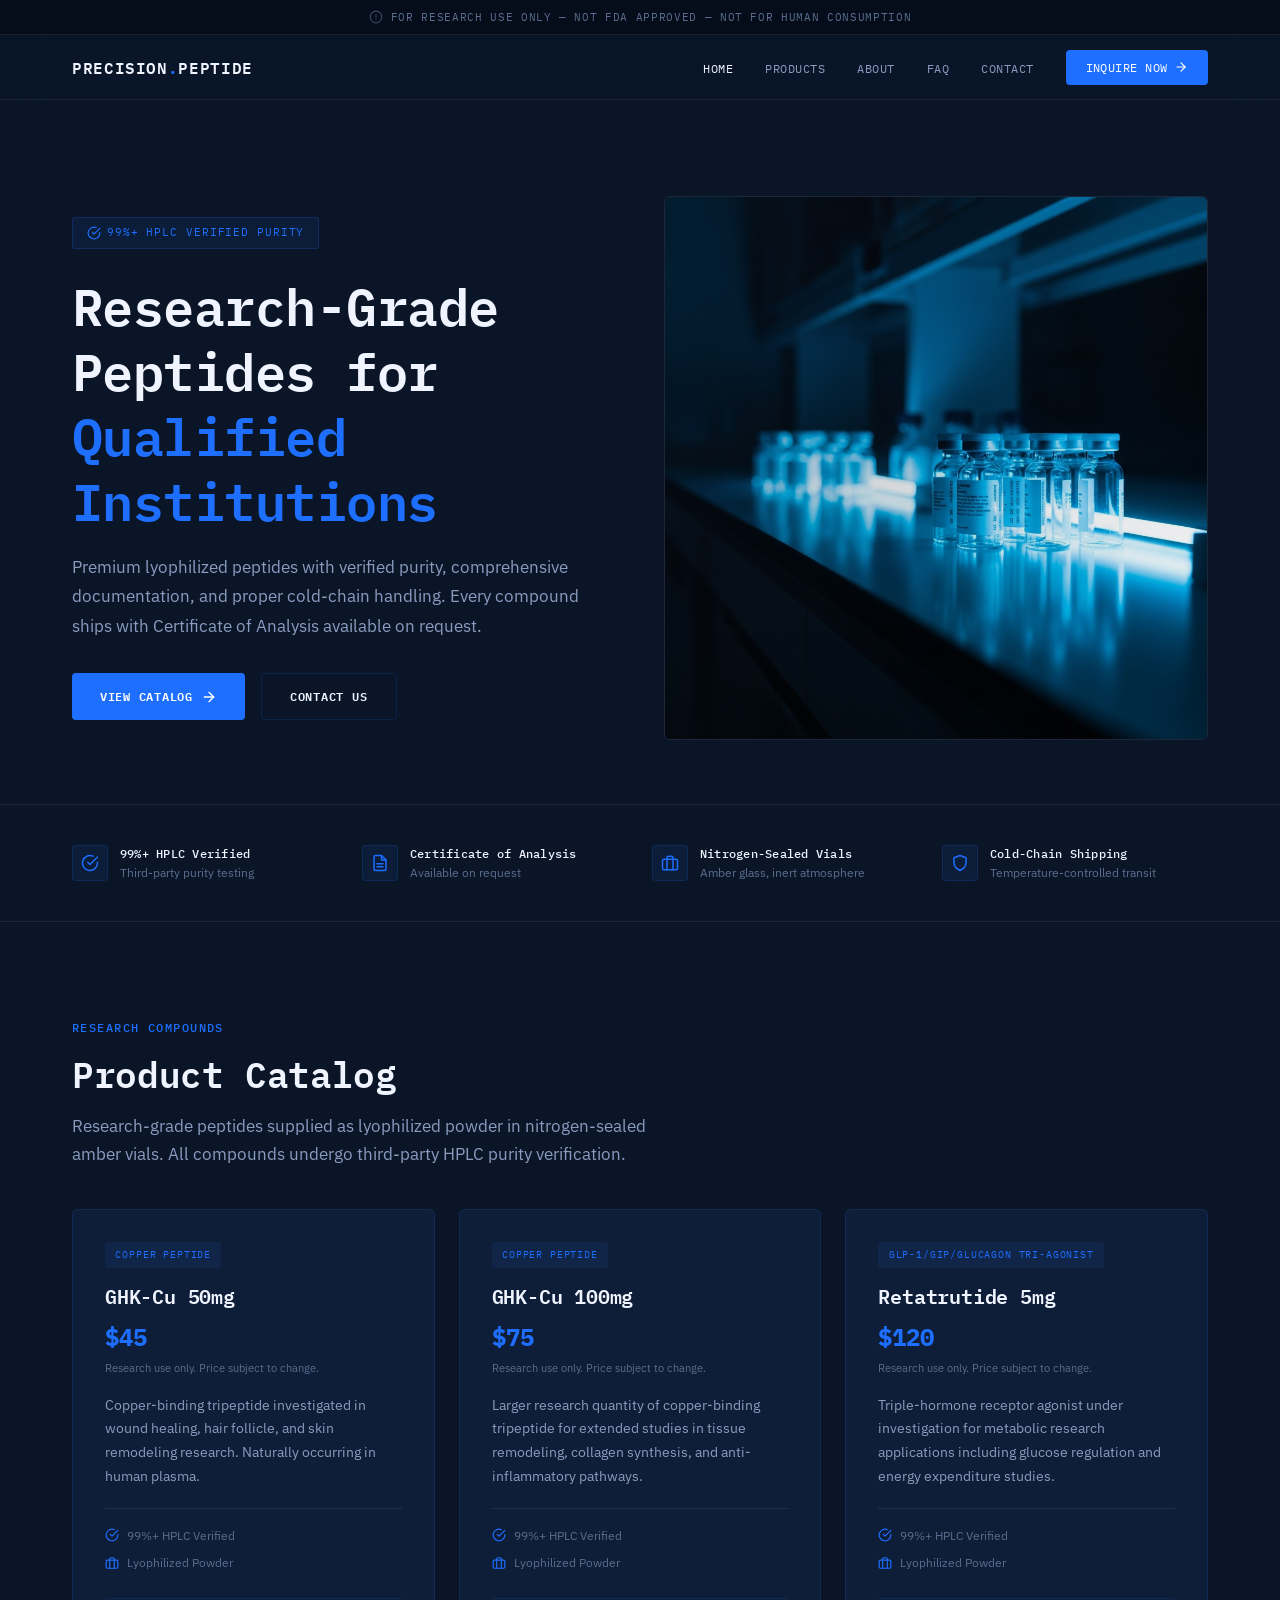
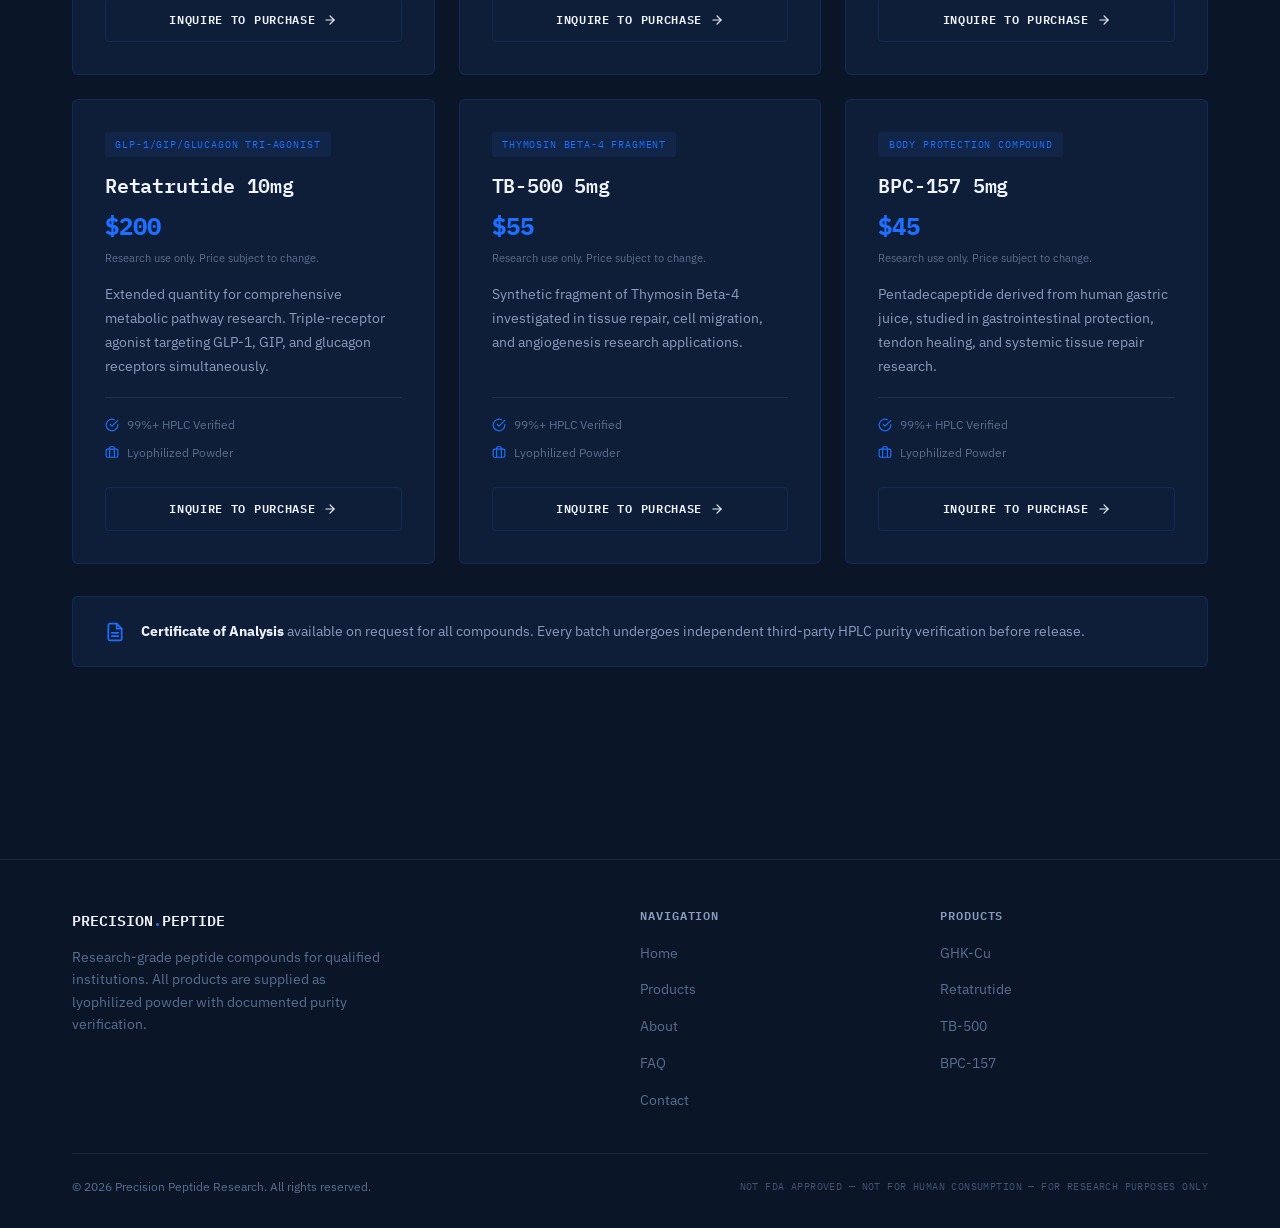
==== index.html @ 7cb361bb "Initial deploy: Precision Peptide Research - multi-page site with AI imagery" ====
<!DOCTYPE html>
<html lang="en">
<head>
  <meta charset="UTF-8">
  <meta name="viewport" content="width=device-width, initial-scale=1.0">
  <title>Precision Peptide Research | Premium Research-Grade Peptides</title>
  <meta name="description" content="Premium research-grade peptides with 99%+ HPLC verified purity. GHK-Cu, Retatrutide, TB-500, BPC-157 for qualified research institutions. Certificate of Analysis available.">
  <meta property="og:title" content="Precision Peptide Research | Premium Research-Grade Peptides">
  <meta property="og:description" content="Premium research-grade peptides with 99%+ HPLC verified purity. For qualified research institutions only.">
  <meta property="og:type" content="website">
  <meta property="og:url" content="https://oh-ashen-one.github.io/peptide-research/">
  <meta property="og:image" content="https://oh-ashen-one.github.io/peptide-research/assets/img/hero.jpg">
  <link rel="canonical" href="https://oh-ashen-one.github.io/peptide-research/">
  <link rel="preconnect" href="https://fonts.googleapis.com">
  <link rel="preconnect" href="https://fonts.gstatic.com" crossorigin>
  <link href="https://fonts.googleapis.com/css2?family=IBM+Plex+Mono:wght@400;500;600;700&family=IBM+Plex+Sans:wght@400;500;600&display=swap" rel="stylesheet">
  <link rel="stylesheet" href="assets/css/style.css">
  <script type="application/ld+json">
  {
    "@context": "https://schema.org",
    "@type": "LocalBusiness",
    "name": "Precision Peptide Research",
    "description": "Premium research-grade peptide supplier with 99%+ HPLC verified purity standards.",
    "url": "https://oh-ashen-one.github.io/peptide-research/",
    "image": "https://oh-ashen-one.github.io/peptide-research/assets/img/hero.jpg",
    "priceRange": "$45-$200",
    "knowsAbout": ["Research Peptides", "GHK-Cu", "BPC-157", "TB-500", "Retatrutide"]
  }
  </script>
</head>
<body>

  <!-- Disclaimer Banner -->
  <div class="disclaimer-banner">
    <div class="container">
      <svg xmlns="http://www.w3.org/2000/svg" viewBox="0 0 24 24" fill="none" stroke="currentColor" stroke-width="2" stroke-linecap="round" stroke-linejoin="round"><circle cx="12" cy="12" r="10"/><line x1="12" y1="8" x2="12" y2="12"/><line x1="12" y1="16" x2="12.01" y2="16"/></svg>
      <span>FOR RESEARCH USE ONLY &mdash; NOT FDA APPROVED &mdash; NOT FOR HUMAN CONSUMPTION</span>
    </div>
  </div>

  <!-- Navigation -->
  <nav class="nav">
    <div class="container">
      <a href="index.html" class="nav-brand">PRECISION<span>.</span>PEPTIDE</a>
      <ul class="nav-links" id="navLinks">
        <li><a href="index.html" class="active">Home</a></li>
        <li><a href="products.html">Products</a></li>
        <li><a href="about.html">About</a></li>
        <li><a href="faq.html">FAQ</a></li>
        <li><a href="contact.html">Contact</a></li>
        <li><a href="contact.html" class="nav-cta">Inquire Now <svg xmlns="http://www.w3.org/2000/svg" viewBox="0 0 24 24" fill="none" stroke="currentColor" stroke-width="2" stroke-linecap="round" stroke-linejoin="round" width="14" height="14"><line x1="5" y1="12" x2="19" y2="12"/><polyline points="12 5 19 12 12 19"/></svg></a></li>
      </ul>
      <button class="nav-toggle" onclick="document.getElementById('navLinks').classList.toggle('open')" aria-label="Toggle navigation">
        <svg xmlns="http://www.w3.org/2000/svg" viewBox="0 0 24 24" fill="none" stroke="currentColor" stroke-width="2" stroke-linecap="round" stroke-linejoin="round"><line x1="3" y1="6" x2="21" y2="6"/><line x1="3" y1="12" x2="21" y2="12"/><line x1="3" y1="18" x2="21" y2="18"/></svg>
      </button>
    </div>
  </nav>

  <!-- Hero -->
  <section class="hero">
    <div class="container">
      <div class="hero-grid">
        <div class="hero-content">
          <div class="hero-badge">
            <svg xmlns="http://www.w3.org/2000/svg" viewBox="0 0 24 24" fill="none" stroke="currentColor" stroke-width="2" stroke-linecap="round" stroke-linejoin="round"><path d="M22 11.08V12a10 10 0 1 1-5.93-9.14"/><polyline points="22 4 12 14.01 9 11.01"/></svg>
            99%+ HPLC Verified Purity
          </div>
          <h1>Research-Grade Peptides for <em>Qualified Institutions</em></h1>
          <p class="hero-desc">Premium lyophilized peptides with verified purity, comprehensive documentation, and proper cold-chain handling. Every compound ships with Certificate of Analysis available on request.</p>
          <div class="hero-actions">
            <a href="products.html" class="btn btn-primary">View Catalog <svg xmlns="http://www.w3.org/2000/svg" viewBox="0 0 24 24" fill="none" stroke="currentColor" stroke-width="2" stroke-linecap="round" stroke-linejoin="round"><line x1="5" y1="12" x2="19" y2="12"/><polyline points="12 5 19 12 12 19"/></svg></a>
            <a href="contact.html" class="btn btn-outline">Contact Us</a>
          </div>
        </div>
        <div class="hero-image">
          <img src="assets/img/hero.jpg" alt="Scientific laboratory with peptide research vials under controlled lighting" width="600" height="400" loading="eager">
        </div>
      </div>
    </div>
  </section>

  <!-- Trust Bar -->
  <section class="trust-bar">
    <div class="container">
      <div class="trust-items">
        <div class="trust-item">
          <div class="trust-icon">
            <svg xmlns="http://www.w3.org/2000/svg" viewBox="0 0 24 24" fill="none" stroke="currentColor" stroke-width="2" stroke-linecap="round" stroke-linejoin="round"><path d="M22 11.08V12a10 10 0 1 1-5.93-9.14"/><polyline points="22 4 12 14.01 9 11.01"/></svg>
          </div>
          <div>
            <div class="trust-label">99%+ HPLC Verified</div>
            <div class="trust-sublabel">Third-party purity testing</div>
          </div>
        </div>
        <div class="trust-item">
          <div class="trust-icon">
            <svg xmlns="http://www.w3.org/2000/svg" viewBox="0 0 24 24" fill="none" stroke="currentColor" stroke-width="2" stroke-linecap="round" stroke-linejoin="round"><path d="M14 2H6a2 2 0 0 0-2 2v16a2 2 0 0 0 2 2h12a2 2 0 0 0 2-2V8z"/><polyline points="14 2 14 8 20 8"/><line x1="16" y1="13" x2="8" y2="13"/><line x1="16" y1="17" x2="8" y2="17"/></svg>
          </div>
          <div>
            <div class="trust-label">Certificate of Analysis</div>
            <div class="trust-sublabel">Available on request</div>
          </div>
        </div>
        <div class="trust-item">
          <div class="trust-icon">
            <svg xmlns="http://www.w3.org/2000/svg" viewBox="0 0 24 24" fill="none" stroke="currentColor" stroke-width="2" stroke-linecap="round" stroke-linejoin="round"><rect x="2" y="7" width="20" height="14" rx="2" ry="2"/><path d="M16 21V5a2 2 0 0 0-2-2h-4a2 2 0 0 0-2 2v16"/></svg>
          </div>
          <div>
            <div class="trust-label">Nitrogen-Sealed Vials</div>
            <div class="trust-sublabel">Amber glass, inert atmosphere</div>
          </div>
        </div>
        <div class="trust-item">
          <div class="trust-icon">
            <svg xmlns="http://www.w3.org/2000/svg" viewBox="0 0 24 24" fill="none" stroke="currentColor" stroke-width="2" stroke-linecap="round" stroke-linejoin="round"><path d="M12 22s8-4 8-10V5l-8-3-8 3v7c0 6 8 10 8 10z"/></svg>
          </div>
          <div>
            <div class="trust-label">Cold-Chain Shipping</div>
            <div class="trust-sublabel">Temperature-controlled transit</div>
          </div>
        </div>
      </div>
    </div>
  </section>

  <!-- Products Overview -->
  <section class="section">
    <div class="container">
      <div class="section-label">Research Compounds</div>
      <h2 class="section-title">Product Catalog</h2>
      <p class="section-subtitle" style="margin-bottom: 2.5rem;">Research-grade peptides supplied as lyophilized powder in nitrogen-sealed amber vials. All compounds undergo third-party HPLC purity verification.</p>

      <div class="products-grid">
        <!-- GHK-Cu 50mg -->
        <div class="product-card">
          <span class="product-tag">Copper Peptide</span>
          <h3 class="product-name">GHK-Cu 50mg</h3>
          <div class="product-price">$45</div>
          <div class="product-price-note">Research use only. Price subject to change.</div>
          <p class="product-desc">Copper-binding tripeptide investigated in wound healing, hair follicle, and skin remodeling research. Naturally occurring in human plasma.</p>
          <div class="product-meta">
            <div class="product-meta-item">
              <svg xmlns="http://www.w3.org/2000/svg" viewBox="0 0 24 24" fill="none" stroke="currentColor" stroke-width="2" stroke-linecap="round" stroke-linejoin="round"><path d="M22 11.08V12a10 10 0 1 1-5.93-9.14"/><polyline points="22 4 12 14.01 9 11.01"/></svg>
              99%+ HPLC Verified
            </div>
            <div class="product-meta-item">
              <svg xmlns="http://www.w3.org/2000/svg" viewBox="0 0 24 24" fill="none" stroke="currentColor" stroke-width="2" stroke-linecap="round" stroke-linejoin="round"><rect x="2" y="7" width="20" height="14" rx="2" ry="2"/><path d="M16 21V5a2 2 0 0 0-2-2h-4a2 2 0 0 0-2 2v16"/></svg>
              Lyophilized Powder
            </div>
          </div>
          <a href="contact.html" class="product-cta">Inquire to Purchase <svg xmlns="http://www.w3.org/2000/svg" viewBox="0 0 24 24" fill="none" stroke="currentColor" stroke-width="2" stroke-linecap="round" stroke-linejoin="round"><line x1="5" y1="12" x2="19" y2="12"/><polyline points="12 5 19 12 12 19"/></svg></a>
        </div>

        <!-- GHK-Cu 100mg -->
        <div class="product-card">
          <span class="product-tag">Copper Peptide</span>
          <h3 class="product-name">GHK-Cu 100mg</h3>
          <div class="product-price">$75</div>
          <div class="product-price-note">Research use only. Price subject to change.</div>
          <p class="product-desc">Larger research quantity of copper-binding tripeptide for extended studies in tissue remodeling, collagen synthesis, and anti-inflammatory pathways.</p>
          <div class="product-meta">
            <div class="product-meta-item">
              <svg xmlns="http://www.w3.org/2000/svg" viewBox="0 0 24 24" fill="none" stroke="currentColor" stroke-width="2" stroke-linecap="round" stroke-linejoin="round"><path d="M22 11.08V12a10 10 0 1 1-5.93-9.14"/><polyline points="22 4 12 14.01 9 11.01"/></svg>
              99%+ HPLC Verified
            </div>
            <div class="product-meta-item">
              <svg xmlns="http://www.w3.org/2000/svg" viewBox="0 0 24 24" fill="none" stroke="currentColor" stroke-width="2" stroke-linecap="round" stroke-linejoin="round"><rect x="2" y="7" width="20" height="14" rx="2" ry="2"/><path d="M16 21V5a2 2 0 0 0-2-2h-4a2 2 0 0 0-2 2v16"/></svg>
              Lyophilized Powder
            </div>
          </div>
          <a href="contact.html" class="product-cta">Inquire to Purchase <svg xmlns="http://www.w3.org/2000/svg" viewBox="0 0 24 24" fill="none" stroke="currentColor" stroke-width="2" stroke-linecap="round" stroke-linejoin="round"><line x1="5" y1="12" x2="19" y2="12"/><polyline points="12 5 19 12 12 19"/></svg></a>
        </div>

        <!-- Retatrutide 5mg -->
        <div class="product-card">
          <span class="product-tag">GLP-1/GIP/Glucagon Tri-Agonist</span>
          <h3 class="product-name">Retatrutide 5mg</h3>
          <div class="product-price">$120</div>
          <div class="product-price-note">Research use only. Price subject to change.</div>
          <p class="product-desc">Triple-hormone receptor agonist under investigation for metabolic research applications including glucose regulation and energy expenditure studies.</p>
          <div class="product-meta">
            <div class="product-meta-item">
              <svg xmlns="http://www.w3.org/2000/svg" viewBox="0 0 24 24" fill="none" stroke="currentColor" stroke-width="2" stroke-linecap="round" stroke-linejoin="round"><path d="M22 11.08V12a10 10 0 1 1-5.93-9.14"/><polyline points="22 4 12 14.01 9 11.01"/></svg>
              99%+ HPLC Verified
            </div>
            <div class="product-meta-item">
              <svg xmlns="http://www.w3.org/2000/svg" viewBox="0 0 24 24" fill="none" stroke="currentColor" stroke-width="2" stroke-linecap="round" stroke-linejoin="round"><rect x="2" y="7" width="20" height="14" rx="2" ry="2"/><path d="M16 21V5a2 2 0 0 0-2-2h-4a2 2 0 0 0-2 2v16"/></svg>
              Lyophilized Powder
            </div>
          </div>
          <a href="contact.html" class="product-cta">Inquire to Purchase <svg xmlns="http://www.w3.org/2000/svg" viewBox="0 0 24 24" fill="none" stroke="currentColor" stroke-width="2" stroke-linecap="round" stroke-linejoin="round"><line x1="5" y1="12" x2="19" y2="12"/><polyline points="12 5 19 12 12 19"/></svg></a>
        </div>

        <!-- Retatrutide 10mg -->
        <div class="product-card">
          <span class="product-tag">GLP-1/GIP/Glucagon Tri-Agonist</span>
          <h3 class="product-name">Retatrutide 10mg</h3>
          <div class="product-price">$200</div>
          <div class="product-price-note">Research use only. Price subject to change.</div>
          <p class="product-desc">Extended quantity for comprehensive metabolic pathway research. Triple-receptor agonist targeting GLP-1, GIP, and glucagon receptors simultaneously.</p>
          <div class="product-meta">
            <div class="product-meta-item">
              <svg xmlns="http://www.w3.org/2000/svg" viewBox="0 0 24 24" fill="none" stroke="currentColor" stroke-width="2" stroke-linecap="round" stroke-linejoin="round"><path d="M22 11.08V12a10 10 0 1 1-5.93-9.14"/><polyline points="22 4 12 14.01 9 11.01"/></svg>
              99%+ HPLC Verified
            </div>
            <div class="product-meta-item">
              <svg xmlns="http://www.w3.org/2000/svg" viewBox="0 0 24 24" fill="none" stroke="currentColor" stroke-width="2" stroke-linecap="round" stroke-linejoin="round"><rect x="2" y="7" width="20" height="14" rx="2" ry="2"/><path d="M16 21V5a2 2 0 0 0-2-2h-4a2 2 0 0 0-2 2v16"/></svg>
              Lyophilized Powder
            </div>
          </div>
          <a href="contact.html" class="product-cta">Inquire to Purchase <svg xmlns="http://www.w3.org/2000/svg" viewBox="0 0 24 24" fill="none" stroke="currentColor" stroke-width="2" stroke-linecap="round" stroke-linejoin="round"><line x1="5" y1="12" x2="19" y2="12"/><polyline points="12 5 19 12 12 19"/></svg></a>
        </div>

        <!-- TB-500 5mg -->
        <div class="product-card">
          <span class="product-tag">Thymosin Beta-4 Fragment</span>
          <h3 class="product-name">TB-500 5mg</h3>
          <div class="product-price">$55</div>
          <div class="product-price-note">Research use only. Price subject to change.</div>
          <p class="product-desc">Synthetic fragment of Thymosin Beta-4 investigated in tissue repair, cell migration, and angiogenesis research applications.</p>
          <div class="product-meta">
            <div class="product-meta-item">
              <svg xmlns="http://www.w3.org/2000/svg" viewBox="0 0 24 24" fill="none" stroke="currentColor" stroke-width="2" stroke-linecap="round" stroke-linejoin="round"><path d="M22 11.08V12a10 10 0 1 1-5.93-9.14"/><polyline points="22 4 12 14.01 9 11.01"/></svg>
              99%+ HPLC Verified
            </div>
            <div class="product-meta-item">
              <svg xmlns="http://www.w3.org/2000/svg" viewBox="0 0 24 24" fill="none" stroke="currentColor" stroke-width="2" stroke-linecap="round" stroke-linejoin="round"><rect x="2" y="7" width="20" height="14" rx="2" ry="2"/><path d="M16 21V5a2 2 0 0 0-2-2h-4a2 2 0 0 0-2 2v16"/></svg>
              Lyophilized Powder
            </div>
          </div>
          <a href="contact.html" class="product-cta">Inquire to Purchase <svg xmlns="http://www.w3.org/2000/svg" viewBox="0 0 24 24" fill="none" stroke="currentColor" stroke-width="2" stroke-linecap="round" stroke-linejoin="round"><line x1="5" y1="12" x2="19" y2="12"/><polyline points="12 5 19 12 12 19"/></svg></a>
        </div>

        <!-- BPC-157 5mg -->
        <div class="product-card">
          <span class="product-tag">Body Protection Compound</span>
          <h3 class="product-name">BPC-157 5mg</h3>
          <div class="product-price">$45</div>
          <div class="product-price-note">Research use only. Price subject to change.</div>
          <p class="product-desc">Pentadecapeptide derived from human gastric juice, studied in gastrointestinal protection, tendon healing, and systemic tissue repair research.</p>
          <div class="product-meta">
            <div class="product-meta-item">
              <svg xmlns="http://www.w3.org/2000/svg" viewBox="0 0 24 24" fill="none" stroke="currentColor" stroke-width="2" stroke-linecap="round" stroke-linejoin="round"><path d="M22 11.08V12a10 10 0 1 1-5.93-9.14"/><polyline points="22 4 12 14.01 9 11.01"/></svg>
              99%+ HPLC Verified
            </div>
            <div class="product-meta-item">
              <svg xmlns="http://www.w3.org/2000/svg" viewBox="0 0 24 24" fill="none" stroke="currentColor" stroke-width="2" stroke-linecap="round" stroke-linejoin="round"><rect x="2" y="7" width="20" height="14" rx="2" ry="2"/><path d="M16 21V5a2 2 0 0 0-2-2h-4a2 2 0 0 0-2 2v16"/></svg>
              Lyophilized Powder
            </div>
          </div>
          <a href="contact.html" class="product-cta">Inquire to Purchase <svg xmlns="http://www.w3.org/2000/svg" viewBox="0 0 24 24" fill="none" stroke="currentColor" stroke-width="2" stroke-linecap="round" stroke-linejoin="round"><line x1="5" y1="12" x2="19" y2="12"/><polyline points="12 5 19 12 12 19"/></svg></a>
        </div>
      </div>

      <div class="coa-banner">
        <svg xmlns="http://www.w3.org/2000/svg" viewBox="0 0 24 24" fill="none" stroke="currentColor" stroke-width="2" stroke-linecap="round" stroke-linejoin="round"><path d="M14 2H6a2 2 0 0 0-2 2v16a2 2 0 0 0 2 2h12a2 2 0 0 0 2-2V8z"/><polyline points="14 2 14 8 20 8"/><line x1="16" y1="13" x2="8" y2="13"/><line x1="16" y1="17" x2="8" y2="17"/></svg>
        <p><strong>Certificate of Analysis</strong> available on request for all compounds. Every batch undergoes independent third-party HPLC purity verification before release.</p>
      </div>
    </div>
  </section>

  <!-- Footer -->
  <footer class="footer">
    <div class="container">
      <div class="footer-grid">
        <div>
          <div class="footer-brand">PRECISION<span>.</span>PEPTIDE</div>
          <p class="footer-desc">Research-grade peptide compounds for qualified institutions. All products are supplied as lyophilized powder with documented purity verification.</p>
        </div>
        <div>
          <h4>Navigation</h4>
          <ul class="footer-links">
            <li><a href="index.html">Home</a></li>
            <li><a href="products.html">Products</a></li>
            <li><a href="about.html">About</a></li>
            <li><a href="faq.html">FAQ</a></li>
            <li><a href="contact.html">Contact</a></li>
          </ul>
        </div>
        <div>
          <h4>Products</h4>
          <ul class="footer-links">
            <li><a href="products.html">GHK-Cu</a></li>
            <li><a href="products.html">Retatrutide</a></li>
            <li><a href="products.html">TB-500</a></li>
            <li><a href="products.html">BPC-157</a></li>
          </ul>
        </div>
      </div>
      <div class="footer-bottom">
        <div class="footer-legal">&copy; 2026 Precision Peptide Research. All rights reserved.</div>
        <div class="footer-disclaimer">NOT FDA APPROVED &mdash; NOT FOR HUMAN CONSUMPTION &mdash; FOR RESEARCH PURPOSES ONLY</div>
      </div>
    </div>
  </footer>

</body>
</html>
---- assets/css/style.css ----
/* ============================================
   PEPTIDE RESEARCH CHEMICALS — Master Stylesheet
   Design: Clinical, pharmaceutical, trust-first
   Colors: Blueprint Navy + Electric Blue accent
   ============================================ */

/* --- Reset & Base --- */
*, *::before, *::after { box-sizing: border-box; margin: 0; padding: 0; }

:root {
  --bg-primary: #0A1628;
  --bg-card: #0F1E38;
  --bg-card-hover: #132444;
  --text-primary: #F0F4FF;
  --text-secondary: #8A9BBF;
  --text-muted: #5A6D8F;
  --accent: #1E6FFF;
  --accent-hover: #3D82FF;
  --border: rgba(30, 111, 255, 0.15);
  --border-light: rgba(240, 244, 255, 0.08);
  --font-mono: 'IBM Plex Mono', monospace;
  --font-sans: 'IBM Plex Sans', sans-serif;
  --max-width: 1200px;
  --section-pad: clamp(3rem, 8vw, 6rem);
  --card-radius: 6px;
}

html { font-size: 16px; scroll-behavior: smooth; }

body {
  font-family: var(--font-sans);
  background: var(--bg-primary);
  color: var(--text-primary);
  line-height: 1.7;
  -webkit-font-smoothing: antialiased;
  -moz-osx-font-smoothing: grayscale;
}

img { max-width: 100%; height: auto; display: block; }
a { color: var(--accent); text-decoration: none; transition: color 0.2s; }
a:hover { color: var(--accent-hover); }

h1, h2, h3, h4, h5, h6 {
  font-family: var(--font-mono);
  font-weight: 600;
  line-height: 1.25;
  letter-spacing: -0.01em;
}

h1 { font-size: clamp(2rem, 5vw, 3.25rem); }
h2 { font-size: clamp(1.5rem, 3.5vw, 2.25rem); }
h3 { font-size: clamp(1.15rem, 2.5vw, 1.5rem); }

/* --- Utility --- */
.container {
  width: 100%;
  max-width: var(--max-width);
  margin: 0 auto;
  padding: 0 clamp(1.25rem, 4vw, 2rem);
}

.section { padding: var(--section-pad) 0; }

.section-label {
  font-family: var(--font-mono);
  font-size: 0.75rem;
  font-weight: 500;
  letter-spacing: 0.12em;
  text-transform: uppercase;
  color: var(--accent);
  margin-bottom: 0.75rem;
}

.section-title { margin-bottom: 1rem; }

.section-subtitle {
  color: var(--text-secondary);
  font-size: 1.05rem;
  max-width: 600px;
  line-height: 1.7;
}

.divider {
  border: none;
  border-top: 1px solid var(--border-light);
  margin: 0;
}

/* --- Disclaimer Banner --- */
.disclaimer-banner {
  background: #060D1A;
  border-bottom: 1px solid var(--border-light);
  padding: 0.5rem 0;
  font-family: var(--font-mono);
  font-size: 0.68rem;
  letter-spacing: 0.06em;
  color: var(--text-muted);
  text-align: center;
  position: sticky;
  top: 0;
  z-index: 1001;
}

.disclaimer-banner .container {
  display: flex;
  align-items: center;
  justify-content: center;
  gap: 0.5rem;
}

.disclaimer-banner svg {
  width: 14px;
  height: 14px;
  flex-shrink: 0;
  opacity: 0.6;
}

/* --- Navigation --- */
.nav {
  position: sticky;
  top: 28px;
  z-index: 1000;
  background: rgba(10, 22, 40, 0.85);
  backdrop-filter: blur(20px);
  -webkit-backdrop-filter: blur(20px);
  border-bottom: 1px solid var(--border-light);
  padding: 0;
}

.nav .container {
  display: flex;
  align-items: center;
  justify-content: space-between;
  height: 64px;
}

.nav-brand {
  font-family: var(--font-mono);
  font-size: 1rem;
  font-weight: 600;
  color: var(--text-primary);
  letter-spacing: 0.04em;
  white-space: nowrap;
}

.nav-brand span { color: var(--accent); }

.nav-links {
  display: flex;
  align-items: center;
  gap: 2rem;
  list-style: none;
}

.nav-links a {
  font-family: var(--font-mono);
  font-size: 0.78rem;
  font-weight: 400;
  letter-spacing: 0.04em;
  color: var(--text-secondary);
  transition: color 0.2s;
  text-transform: uppercase;
}

.nav-links a:hover,
.nav-links a.active { color: var(--text-primary); }

.nav-cta {
  display: inline-flex;
  align-items: center;
  gap: 0.4rem;
  padding: 0.5rem 1.25rem;
  background: var(--accent);
  color: #fff !important;
  font-family: var(--font-mono) !important;
  font-size: 0.72rem !important;
  font-weight: 600;
  letter-spacing: 0.06em;
  text-transform: uppercase;
  border-radius: 4px;
  transition: background 0.2s;
}

.nav-cta:hover { background: var(--accent-hover); color: #fff !important; }

.nav-toggle {
  display: none;
  background: none;
  border: none;
  cursor: pointer;
  padding: 0.5rem;
}

.nav-toggle svg { width: 24px; height: 24px; color: var(--text-primary); }

/* --- Mobile Nav --- */
@media (max-width: 768px) {
  .nav-links {
    display: none;
    position: absolute;
    top: 64px;
    left: 0;
    right: 0;
    flex-direction: column;
    background: rgba(10, 22, 40, 0.97);
    backdrop-filter: blur(20px);
    padding: 1.5rem;
    gap: 1.25rem;
    border-bottom: 1px solid var(--border-light);
  }
  .nav-links.open { display: flex; }
  .nav-toggle { display: block; }
}

/* --- Buttons --- */
.btn {
  display: inline-flex;
  align-items: center;
  gap: 0.5rem;
  font-family: var(--font-mono);
  font-size: 0.78rem;
  font-weight: 600;
  letter-spacing: 0.06em;
  text-transform: uppercase;
  padding: 0.75rem 1.75rem;
  border-radius: 4px;
  border: none;
  cursor: pointer;
  transition: background 0.2s, border-color 0.2s;
}

.btn-primary {
  background: var(--accent);
  color: #fff;
}
.btn-primary:hover { background: var(--accent-hover); color: #fff; }

.btn-outline {
  background: transparent;
  color: var(--text-primary);
  border: 1px solid var(--border);
}
.btn-outline:hover { border-color: var(--accent); color: var(--accent); }

.btn svg { width: 16px; height: 16px; }

/* --- Hero --- */
.hero {
  padding: clamp(3rem, 10vw, 6rem) 0 clamp(2rem, 6vw, 4rem);
  position: relative;
  overflow: hidden;
}

.hero-grid {
  display: grid;
  grid-template-columns: 1fr 1fr;
  gap: 3rem;
  align-items: center;
}

.hero-content { position: relative; z-index: 2; }

.hero-badge {
  display: inline-flex;
  align-items: center;
  gap: 0.4rem;
  font-family: var(--font-mono);
  font-size: 0.7rem;
  letter-spacing: 0.08em;
  text-transform: uppercase;
  color: var(--accent);
  background: rgba(30, 111, 255, 0.08);
  border: 1px solid rgba(30, 111, 255, 0.2);
  padding: 0.35rem 0.85rem;
  border-radius: 3px;
  margin-bottom: 1.5rem;
}

.hero-badge svg { width: 14px; height: 14px; }

.hero h1 {
  margin-bottom: 1.25rem;
  color: var(--text-primary);
}

.hero h1 em {
  font-style: normal;
  color: var(--accent);
}

.hero-desc {
  color: var(--text-secondary);
  font-size: 1.05rem;
  line-height: 1.75;
  max-width: 520px;
  margin-bottom: 2rem;
}

.hero-actions { display: flex; gap: 1rem; flex-wrap: wrap; }

.hero-image {
  position: relative;
  border-radius: var(--card-radius);
  overflow: hidden;
  border: 1px solid var(--border-light);
}

.hero-image img {
  width: 100%;
  height: 100%;
  object-fit: cover;
  min-height: 360px;
}

.hero-image::after {
  content: '';
  position: absolute;
  inset: 0;
  background: linear-gradient(135deg, rgba(10, 22, 40, 0.3), transparent);
  pointer-events: none;
}

@media (max-width: 768px) {
  .hero-grid {
    grid-template-columns: 1fr;
    gap: 2rem;
  }
  .hero-image { order: -1; }
  .hero-image img { min-height: 220px; }
}

/* --- Trust Bar --- */
.trust-bar {
  padding: 2.5rem 0;
  border-top: 1px solid var(--border-light);
  border-bottom: 1px solid var(--border-light);
}

.trust-items {
  display: grid;
  grid-template-columns: repeat(4, 1fr);
  gap: 1.5rem;
}

.trust-item {
  display: flex;
  align-items: flex-start;
  gap: 0.75rem;
}

.trust-icon {
  width: 36px;
  height: 36px;
  flex-shrink: 0;
  display: flex;
  align-items: center;
  justify-content: center;
  background: rgba(30, 111, 255, 0.08);
  border: 1px solid rgba(30, 111, 255, 0.15);
  border-radius: 4px;
}

.trust-icon svg { width: 18px; height: 18px; color: var(--accent); }

.trust-label {
  font-family: var(--font-mono);
  font-size: 0.78rem;
  font-weight: 500;
  letter-spacing: 0.02em;
  color: var(--text-primary);
  line-height: 1.4;
}

.trust-sublabel {
  font-size: 0.72rem;
  color: var(--text-muted);
  margin-top: 0.15rem;
  line-height: 1.4;
}

@media (max-width: 768px) {
  .trust-items { grid-template-columns: repeat(2, 1fr); }
}

@media (max-width: 480px) {
  .trust-items { grid-template-columns: 1fr; }
}

/* --- Product Cards --- */
.products-grid {
  display: grid;
  grid-template-columns: repeat(3, 1fr);
  gap: 1.5rem;
}

.product-card {
  background: var(--bg-card);
  border: 1px solid var(--border);
  border-radius: var(--card-radius);
  padding: 2rem;
  display: flex;
  flex-direction: column;
  transition: border-color 0.25s, transform 0.25s;
  opacity: 0;
  transform: translateY(20px);
  animation: floatUp 0.5s ease forwards;
}

.product-card:nth-child(1) { animation-delay: 0.05s; }
.product-card:nth-child(2) { animation-delay: 0.1s; }
.product-card:nth-child(3) { animation-delay: 0.15s; }
.product-card:nth-child(4) { animation-delay: 0.2s; }
.product-card:nth-child(5) { animation-delay: 0.25s; }
.product-card:nth-child(6) { animation-delay: 0.3s; }

@keyframes floatUp {
  to { opacity: 1; transform: translateY(0); }
}

.product-card:hover {
  border-color: rgba(30, 111, 255, 0.35);
  transform: translateY(-2px);
}

.product-tag {
  display: inline-block;
  font-family: var(--font-mono);
  font-size: 0.65rem;
  letter-spacing: 0.08em;
  text-transform: uppercase;
  color: var(--accent);
  background: rgba(30, 111, 255, 0.08);
  padding: 0.25rem 0.65rem;
  border-radius: 3px;
  margin-bottom: 1rem;
  align-self: flex-start;
}

.product-name {
  font-family: var(--font-mono);
  font-size: 1.25rem;
  font-weight: 600;
  margin-bottom: 0.5rem;
}

.product-price {
  font-family: var(--font-mono);
  font-size: 1.5rem;
  font-weight: 700;
  color: var(--accent);
  margin-bottom: 0.25rem;
}

.product-price-note {
  font-size: 0.68rem;
  color: var(--text-muted);
  margin-bottom: 1rem;
  line-height: 1.4;
}

.product-desc {
  color: var(--text-secondary);
  font-size: 0.9rem;
  line-height: 1.65;
  margin-bottom: 1.25rem;
  flex-grow: 1;
}

.product-meta {
  display: flex;
  flex-direction: column;
  gap: 0.4rem;
  margin-bottom: 1.5rem;
  padding-top: 1rem;
  border-top: 1px solid var(--border-light);
}

.product-meta-item {
  display: flex;
  align-items: center;
  gap: 0.5rem;
  font-size: 0.78rem;
  color: var(--text-muted);
}

.product-meta-item svg { width: 14px; height: 14px; color: var(--accent); flex-shrink: 0; }

.product-cta {
  display: flex;
  align-items: center;
  justify-content: center;
  gap: 0.5rem;
  width: 100%;
  padding: 0.7rem 1rem;
  background: transparent;
  border: 1px solid var(--border);
  color: var(--text-primary);
  font-family: var(--font-mono);
  font-size: 0.72rem;
  font-weight: 600;
  letter-spacing: 0.06em;
  text-transform: uppercase;
  border-radius: 4px;
  text-align: center;
  transition: background 0.2s, border-color 0.2s, color 0.2s;
}

.product-cta:hover {
  background: var(--accent);
  border-color: var(--accent);
  color: #fff;
}

.product-cta svg { width: 14px; height: 14px; }

@media (max-width: 1024px) {
  .products-grid { grid-template-columns: repeat(2, 1fr); }
}

@media (max-width: 600px) {
  .products-grid { grid-template-columns: 1fr; }
}

/* --- Product Detail (products.html) --- */
.product-detail {
  background: var(--bg-card);
  border: 1px solid var(--border);
  border-radius: var(--card-radius);
  overflow: hidden;
  margin-bottom: 2rem;
}

.product-detail-grid {
  display: grid;
  grid-template-columns: 320px 1fr;
  gap: 0;
}

.product-detail-image {
  position: relative;
  overflow: hidden;
  min-height: 280px;
}

.product-detail-image img {
  width: 100%;
  height: 100%;
  object-fit: cover;
}

.product-detail-body { padding: 2.5rem; }

.product-detail-body .product-tag { margin-bottom: 0.75rem; }

.product-detail-body h3 {
  font-size: 1.5rem;
  margin-bottom: 0.5rem;
}

.product-detail-body .product-price {
  font-size: 1.75rem;
  margin-bottom: 0.25rem;
}

.product-detail-body .product-desc {
  margin-bottom: 1.5rem;
  max-width: 560px;
}

.product-specs {
  display: grid;
  grid-template-columns: 1fr 1fr;
  gap: 0.75rem;
  margin-bottom: 1.5rem;
}

.spec-item {
  display: flex;
  align-items: flex-start;
  gap: 0.5rem;
  font-size: 0.82rem;
  color: var(--text-secondary);
}

.spec-item svg { width: 14px; height: 14px; color: var(--accent); flex-shrink: 0; margin-top: 2px; }

.spec-item strong {
  color: var(--text-primary);
  font-weight: 500;
}

@media (max-width: 768px) {
  .product-detail-grid { grid-template-columns: 1fr; }
  .product-detail-image { min-height: 200px; max-height: 240px; }
  .product-detail-body { padding: 1.75rem; }
  .product-specs { grid-template-columns: 1fr; }
}

/* --- About Page --- */
.about-grid {
  display: grid;
  grid-template-columns: 1fr 1fr;
  gap: 3rem;
  align-items: start;
}

.about-text { line-height: 1.8; color: var(--text-secondary); }
.about-text p { margin-bottom: 1.25rem; }
.about-text strong { color: var(--text-primary); }

.quality-card {
  background: var(--bg-card);
  border: 1px solid var(--border);
  border-radius: var(--card-radius);
  padding: 2rem;
}

.quality-item {
  display: flex;
  align-items: flex-start;
  gap: 0.85rem;
  padding: 1.25rem 0;
  border-bottom: 1px solid var(--border-light);
}

.quality-item:last-child { border-bottom: none; }

.quality-icon {
  width: 32px;
  height: 32px;
  flex-shrink: 0;
  display: flex;
  align-items: center;
  justify-content: center;
  background: rgba(30, 111, 255, 0.08);
  border-radius: 4px;
}

.quality-icon svg { width: 16px; height: 16px; color: var(--accent); }

.quality-item h4 {
  font-family: var(--font-mono);
  font-size: 0.88rem;
  font-weight: 600;
  margin-bottom: 0.3rem;
}

.quality-item p {
  font-size: 0.85rem;
  color: var(--text-muted);
  line-height: 1.6;
}

@media (max-width: 768px) {
  .about-grid { grid-template-columns: 1fr; }
}

/* --- FAQ --- */
.faq-list { max-width: 760px; }

.faq-item {
  border-bottom: 1px solid var(--border-light);
  padding: 1.5rem 0;
}

.faq-question {
  font-family: var(--font-mono);
  font-size: 1rem;
  font-weight: 600;
  color: var(--text-primary);
  cursor: pointer;
  display: flex;
  align-items: center;
  justify-content: space-between;
  gap: 1rem;
  background: none;
  border: none;
  width: 100%;
  text-align: left;
  padding: 0;
}

.faq-question svg {
  width: 18px;
  height: 18px;
  flex-shrink: 0;
  color: var(--text-muted);
  transition: transform 0.25s;
}

.faq-item.open .faq-question svg { transform: rotate(45deg); }

.faq-answer {
  max-height: 0;
  overflow: hidden;
  transition: max-height 0.3s ease, padding 0.3s ease;
}

.faq-item.open .faq-answer {
  max-height: 400px;
  padding-top: 1rem;
}

.faq-answer p {
  color: var(--text-secondary);
  font-size: 0.92rem;
  line-height: 1.75;
}

/* --- Contact Form --- */
.contact-grid {
  display: grid;
  grid-template-columns: 1fr 1fr;
  gap: 3rem;
  align-items: start;
}

.contact-info { color: var(--text-secondary); line-height: 1.75; }
.contact-info p { margin-bottom: 1.25rem; }

.contact-detail {
  display: flex;
  align-items: center;
  gap: 0.65rem;
  margin-bottom: 0.85rem;
  font-size: 0.9rem;
}

.contact-detail svg { width: 16px; height: 16px; color: var(--accent); flex-shrink: 0; }

.contact-form-card {
  background: var(--bg-card);
  border: 1px solid var(--border);
  border-radius: var(--card-radius);
  padding: 2.5rem;
}

.form-group { margin-bottom: 1.25rem; }

.form-group label {
  display: block;
  font-family: var(--font-mono);
  font-size: 0.72rem;
  font-weight: 500;
  letter-spacing: 0.06em;
  text-transform: uppercase;
  color: var(--text-secondary);
  margin-bottom: 0.5rem;
}

.form-group input,
.form-group textarea,
.form-group select {
  width: 100%;
  padding: 0.75rem 1rem;
  background: var(--bg-primary);
  border: 1px solid var(--border);
  border-radius: 4px;
  color: var(--text-primary);
  font-family: var(--font-sans);
  font-size: 0.9rem;
  transition: border-color 0.2s;
  outline: none;
}

.form-group input:focus,
.form-group textarea:focus,
.form-group select:focus {
  border-color: var(--accent);
}

.form-group textarea { resize: vertical; min-height: 120px; }

.form-group select option { background: var(--bg-primary); }

@media (max-width: 768px) {
  .contact-grid { grid-template-columns: 1fr; }
  .contact-form-card { padding: 1.75rem; }
}

/* --- Footer --- */
.footer {
  padding: 3rem 0 2rem;
  border-top: 1px solid var(--border-light);
  margin-top: var(--section-pad);
}

.footer-grid {
  display: grid;
  grid-template-columns: 2fr 1fr 1fr;
  gap: 2rem;
  margin-bottom: 2.5rem;
}

.footer-brand {
  font-family: var(--font-mono);
  font-size: 0.95rem;
  font-weight: 600;
  margin-bottom: 0.75rem;
}

.footer-brand span { color: var(--accent); }

.footer-desc {
  color: var(--text-muted);
  font-size: 0.85rem;
  line-height: 1.65;
  max-width: 320px;
}

.footer h4 {
  font-family: var(--font-mono);
  font-size: 0.72rem;
  font-weight: 600;
  letter-spacing: 0.08em;
  text-transform: uppercase;
  color: var(--text-secondary);
  margin-bottom: 1rem;
}

.footer-links {
  list-style: none;
  display: flex;
  flex-direction: column;
  gap: 0.6rem;
}

.footer-links a {
  font-size: 0.85rem;
  color: var(--text-muted);
  transition: color 0.2s;
}

.footer-links a:hover { color: var(--text-primary); }

.footer-bottom {
  padding-top: 1.5rem;
  border-top: 1px solid var(--border-light);
  display: flex;
  align-items: center;
  justify-content: space-between;
  flex-wrap: wrap;
  gap: 0.75rem;
}

.footer-legal {
  font-size: 0.72rem;
  color: var(--text-muted);
  line-height: 1.6;
}

.footer-disclaimer {
  font-family: var(--font-mono);
  font-size: 0.65rem;
  letter-spacing: 0.04em;
  color: var(--text-muted);
  opacity: 0.7;
}

@media (max-width: 768px) {
  .footer-grid { grid-template-columns: 1fr; gap: 1.5rem; }
  .footer-bottom { flex-direction: column; text-align: center; }
}

/* --- Page Header --- */
.page-header {
  padding: clamp(2.5rem, 6vw, 4rem) 0 clamp(1.5rem, 4vw, 2.5rem);
  border-bottom: 1px solid var(--border-light);
}

.page-header .section-label { margin-bottom: 0.5rem; }

.page-header h1 { margin-bottom: 0.75rem; }

.page-header .section-subtitle { margin-bottom: 0; }

/* --- COA Banner --- */
.coa-banner {
  background: var(--bg-card);
  border: 1px solid var(--border);
  border-radius: var(--card-radius);
  padding: 1.5rem 2rem;
  display: flex;
  align-items: center;
  gap: 1rem;
  margin-top: 2rem;
}

.coa-banner svg { width: 20px; height: 20px; color: var(--accent); flex-shrink: 0; }

.coa-banner p {
  font-size: 0.88rem;
  color: var(--text-secondary);
  line-height: 1.5;
}

.coa-banner strong { color: var(--text-primary); }
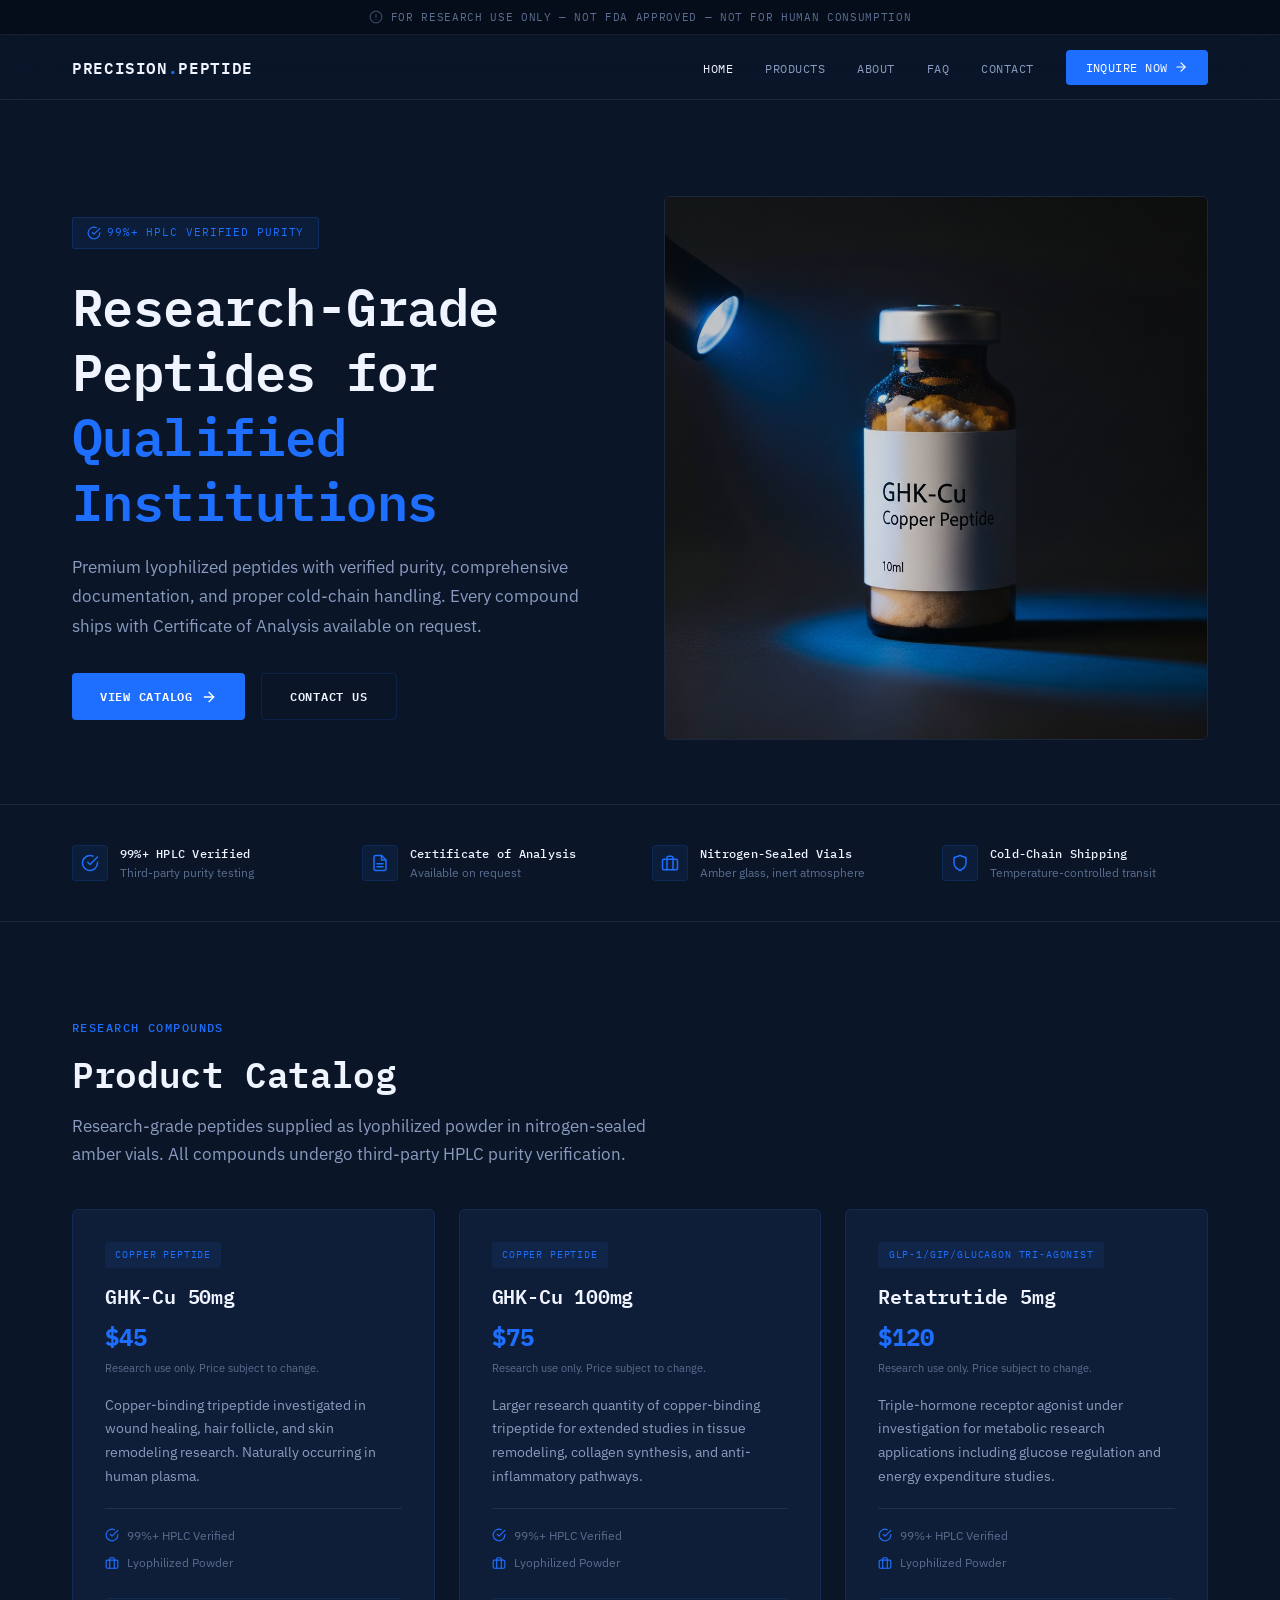
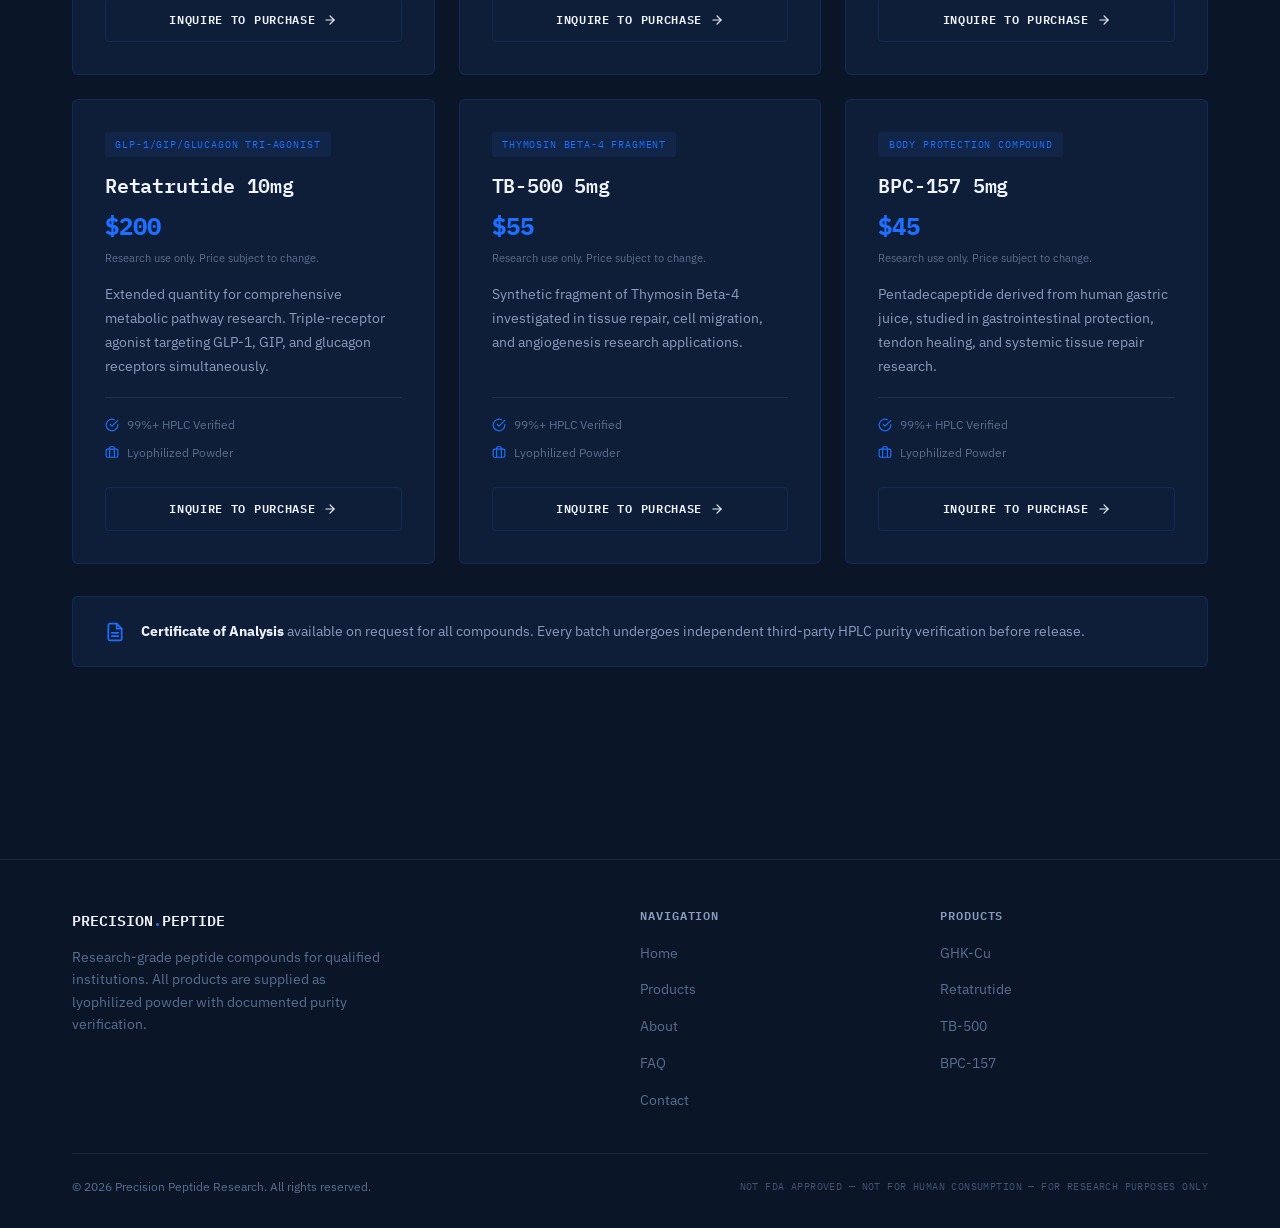
==== commit 5b7ce3b4: "feat: real AI product images (Imagen 4) + dark black color scheme" ====
--- a/index.html
+++ b/index.html
@@ -9,7 +9,7 @@
   <meta property="og:description" content="Premium research-grade peptides with 99%+ HPLC verified purity. For qualified research institutions only.">
   <meta property="og:type" content="website">
   <meta property="og:url" content="https://oh-ashen-one.github.io/peptide-research/">
-  <meta property="og:image" content="https://oh-ashen-one.github.io/peptide-research/assets/img/hero.jpg">
+  <meta property="og:image" content="https://oh-ashen-one.github.io/peptide-research/assets/products/ghkcu.jpg">
   <link rel="canonical" href="https://oh-ashen-one.github.io/peptide-research/">
   <link rel="preconnect" href="https://fonts.googleapis.com">
   <link rel="preconnect" href="https://fonts.gstatic.com" crossorigin>
@@ -22,7 +22,7 @@
     "name": "Precision Peptide Research",
     "description": "Premium research-grade peptide supplier with 99%+ HPLC verified purity standards.",
     "url": "https://oh-ashen-one.github.io/peptide-research/",
-    "image": "https://oh-ashen-one.github.io/peptide-research/assets/img/hero.jpg",
+    "image": "https://oh-ashen-one.github.io/peptide-research/assets/products/ghkcu.jpg",
     "priceRange": "$45-$200",
     "knowsAbout": ["Research Peptides", "GHK-Cu", "BPC-157", "TB-500", "Retatrutide"]
   }
@@ -73,7 +73,7 @@
           </div>
         </div>
         <div class="hero-image">
-          <img src="assets/img/hero.jpg" alt="Scientific laboratory with peptide research vials under controlled lighting" width="600" height="400" loading="eager">
+          <img src="assets/products/ghkcu.jpg" alt="Scientific laboratory with peptide research vials under controlled lighting" width="600" height="400" loading="eager">
         </div>
       </div>
     </div>
